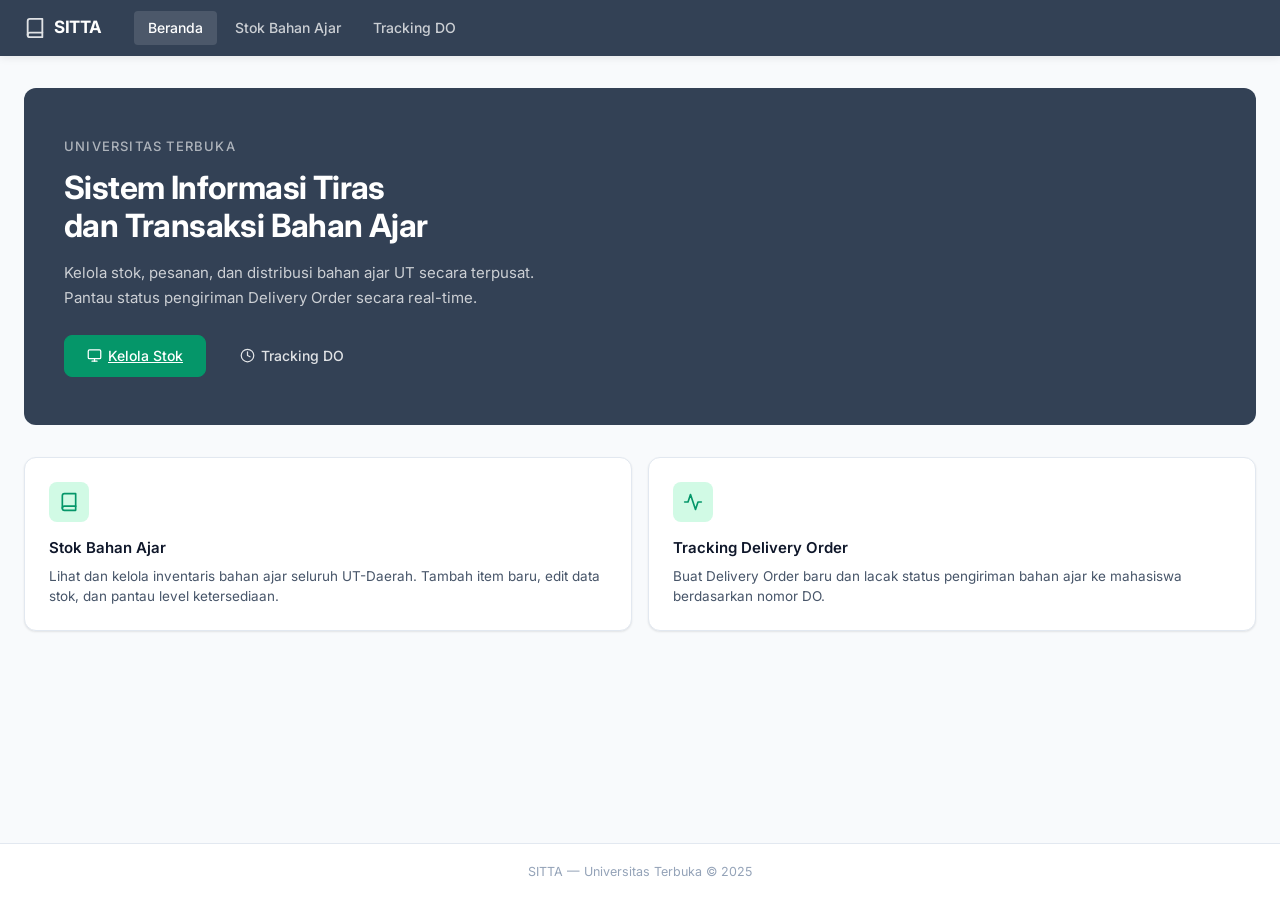
==== index.html @ 359d5e9e "baseline: SITTA sebelum implementasi Tugas Praktik 3" ====
<!DOCTYPE html>
<html lang="id">
<head>
  <meta charset="UTF-8" />
  <meta name="viewport" content="width=device-width, initial-scale=1.0" />
  <title>SITTA — Sistem Informasi Tiras dan Transaksi Bahan Ajar UT</title>
  <link rel="stylesheet" href="css/style.css" />
</head>
<body>
  <div class="page-wrap">

    <!-- Topbar -->
    <header class="topbar">
      <div class="topbar-inner">
        <a href="index.html" class="topbar-brand">
          <svg width="22" height="22" viewBox="0 0 24 24" fill="none" stroke="currentColor" stroke-width="2" stroke-linecap="round" stroke-linejoin="round">
            <path d="M4 19.5A2.5 2.5 0 0 1 6.5 17H20"/><path d="M6.5 2H20v20H6.5A2.5 2.5 0 0 1 4 19.5v-15A2.5 2.5 0 0 1 6.5 2z"/>
          </svg>
          SITTA
        </a>
        <nav>
          <ul class="topbar-nav">
            <li><a href="index.html" class="active">Beranda</a></li>
            <li><a href="stok.html">Stok Bahan Ajar</a></li>
            <li><a href="tracking.html">Tracking DO</a></li>
          </ul>
        </nav>
      </div>
    </header>

    <!-- Main -->
    <main class="main-content">

      <!-- Hero -->
      <section class="hero">
        <div class="hero-sub">Universitas Terbuka</div>
        <h1>Sistem Informasi Tiras<br>dan Transaksi Bahan Ajar</h1>
        <p>Kelola stok, pesanan, dan distribusi bahan ajar UT secara terpusat. Pantau status pengiriman Delivery Order secara real-time.</p>
        <div class="hero-actions">
          <a href="stok.html" class="btn btn-primary">
            <svg width="15" height="15" viewBox="0 0 24 24" fill="none" stroke="currentColor" stroke-width="2" stroke-linecap="round" stroke-linejoin="round"><rect x="2" y="3" width="20" height="14" rx="2"/><line x1="8" y1="21" x2="16" y2="21"/><line x1="12" y1="17" x2="12" y2="21"/></svg>
            Kelola Stok
          </a>
          <a href="tracking.html" class="btn-outline">
            <svg width="15" height="15" viewBox="0 0 24 24" fill="none" stroke="currentColor" stroke-width="2" stroke-linecap="round" stroke-linejoin="round"><circle cx="12" cy="12" r="10"/><polyline points="12 6 12 12 16 14"/></svg>
            Tracking DO
          </a>
        </div>
      </section>

      <!-- Nav Cards -->
      <div class="nav-cards">
        <a href="stok.html" class="nav-card">
          <div class="nav-card-icon">
            <svg width="20" height="20" viewBox="0 0 24 24" fill="none" stroke="currentColor" stroke-width="2" stroke-linecap="round" stroke-linejoin="round">
              <path d="M4 19.5A2.5 2.5 0 0 1 6.5 17H20"/><path d="M6.5 2H20v20H6.5A2.5 2.5 0 0 1 4 19.5v-15A2.5 2.5 0 0 1 6.5 2z"/>
            </svg>
          </div>
          <h3>Stok Bahan Ajar</h3>
          <p>Lihat dan kelola inventaris bahan ajar seluruh UT-Daerah. Tambah item baru, edit data stok, dan pantau level ketersediaan.</p>
        </a>

        <a href="tracking.html" class="nav-card">
          <div class="nav-card-icon">
            <svg width="20" height="20" viewBox="0 0 24 24" fill="none" stroke="currentColor" stroke-width="2" stroke-linecap="round" stroke-linejoin="round">
              <polyline points="22 12 18 12 15 21 9 3 6 12 2 12"/>
            </svg>
          </div>
          <h3>Tracking Delivery Order</h3>
          <p>Buat Delivery Order baru dan lacak status pengiriman bahan ajar ke mahasiswa berdasarkan nomor DO.</p>
        </a>
      </div>

    </main>

    <!-- Footer -->
    <footer class="site-footer">
      SITTA &mdash; Universitas Terbuka &copy; 2025
    </footer>

  </div>
</body>
</html>
---- css/style.css ----
/* SITTA — Global Stylesheet */
/* Flat Design, Professional, Clean */

@import url('https://fonts.googleapis.com/css2?family=Inter:wght@300;400;500;600;700&display=swap');

/* ── Design Tokens ─────────────────────────────────────── */
:root {
  --c-primary:     #334155;
  --c-secondary:   #475569;
  --c-accent:      #059669;
  --c-accent-lite: #D1FAE5;
  --c-bg:          #F8FAFC;
  --c-text:        #0F172A;
  --c-card:        #FFFFFF;
  --c-border:      #E2E8F0;
  --c-destructive: #DC2626;
  --c-warn:        #D97706;
  --c-warn-lite:   #FEF3C7;
  --c-ok:          #059669;
  --c-ok-lite:     #D1FAE5;
  --c-danger-lite: #FEE2E2;
  --c-muted:       #94A3B8;
  --c-surface:     #F1F5F9;

  --radius-sm:  4px;
  --radius-md:  8px;
  --radius-lg: 12px;

  --shadow-sm: 0 1px 2px rgba(0,0,0,.06), 0 1px 3px rgba(0,0,0,.04);
  --shadow-md: 0 2px 8px rgba(0,0,0,.08);

  --font: 'Inter', system-ui, -apple-system, sans-serif;
}

/* ── Reset ─────────────────────────────────────────────── */
*, *::before, *::after { box-sizing: border-box; margin: 0; padding: 0; }
html { font-size: 16px; scroll-behavior: smooth; }

body {
  font-family: var(--font);
  background: var(--c-bg);
  color: var(--c-text);
  line-height: 1.6;
  min-height: 100vh;
}

/* ── Layout ─────────────────────────────────────────────── */
.page-wrap { min-height: 100vh; display: flex; flex-direction: column; }

.topbar {
  background: var(--c-primary);
  color: #fff;
  position: sticky;
  top: 0;
  z-index: 100;
  box-shadow: var(--shadow-md);
}

.topbar-inner {
  max-width: 1280px;
  margin: 0 auto;
  padding: 0 24px;
  height: 56px;
  display: flex;
  align-items: center;
  gap: 32px;
}

.topbar-brand {
  font-size: 17px;
  font-weight: 700;
  letter-spacing: -.3px;
  color: #fff;
  text-decoration: none;
  display: flex;
  align-items: center;
  gap: 8px;
  flex-shrink: 0;
}

.topbar-brand svg { opacity: .85; }

.topbar-nav {
  display: flex;
  gap: 4px;
  list-style: none;
}

.topbar-nav a {
  display: block;
  padding: 6px 14px;
  border-radius: var(--radius-sm);
  color: rgba(255,255,255,.75);
  text-decoration: none;
  font-size: 14px;
  font-weight: 500;
  transition: background .15s, color .15s;
}

.topbar-nav a:hover,
.topbar-nav a.active {
  background: rgba(255,255,255,.12);
  color: #fff;
}

.main-content {
  max-width: 1280px;
  margin: 0 auto;
  padding: 32px 24px 64px;
  flex: 1;
  width: 100%;
}

/* ── Cards ──────────────────────────────────────────────── */
.card {
  background: var(--c-card);
  border: 1px solid var(--c-border);
  border-radius: var(--radius-lg);
  box-shadow: var(--shadow-sm);
}

.card-header {
  padding: 18px 24px;
  border-bottom: 1px solid var(--c-border);
  display: flex;
  align-items: center;
  justify-content: space-between;
  gap: 12px;
  flex-wrap: wrap;
}

.card-title {
  font-size: 15px;
  font-weight: 600;
  color: var(--c-text);
  display: flex;
  align-items: center;
  gap: 8px;
}

.card-body { padding: 24px; }
.card-footer {
  padding: 14px 24px;
  border-top: 1px solid var(--c-border);
  background: var(--c-surface);
  border-radius: 0 0 var(--radius-lg) var(--radius-lg);
}

/* ── Page Header ─────────────────────────────────────────── */
.page-header { margin-bottom: 24px; }
.page-header-row {
  justify-content: space-between;
  flex-wrap: wrap;
  gap: 12px;
}
.page-header h1 {
  font-size: 22px;
  font-weight: 700;
  letter-spacing: -.4px;
  color: var(--c-text);
  display: flex;
  align-items: center;
  gap: 10px;
}
.page-header p {
  font-size: 14px;
  color: var(--c-secondary);
  margin-top: 4px;
}

/* ── Buttons ─────────────────────────────────────────────── */
.btn {
  display: inline-flex;
  align-items: center;
  gap: 6px;
  padding: 7px 16px;
  border-radius: var(--radius-md);
  font-family: var(--font);
  font-size: 13.5px;
  font-weight: 500;
  cursor: pointer;
  border: 1px solid transparent;
  transition: background .15s, opacity .15s, box-shadow .15s;
  line-height: 1.4;
  white-space: nowrap;
}

.btn:focus-visible {
  outline: 2px solid var(--c-accent);
  outline-offset: 2px;
}

.btn-primary {
  background: var(--c-accent);
  color: #fff;
  border-color: var(--c-accent);
}
.btn-primary:hover { background: #047857; border-color: #047857; }

.btn-secondary {
  background: var(--c-card);
  color: var(--c-text);
  border-color: var(--c-border);
}
.btn-secondary:hover { background: var(--c-surface); }

.btn-danger {
  background: var(--c-destructive);
  color: #fff;
  border-color: var(--c-destructive);
}
.btn-danger:hover { background: #B91C1C; }

.btn-ghost {
  background: transparent;
  color: var(--c-secondary);
  border-color: transparent;
}
.btn-ghost:hover { background: var(--c-surface); color: var(--c-text); }

.btn-sm {
  padding: 4px 10px;
  font-size: 12.5px;
  border-radius: var(--radius-sm);
}

.btn-icon {
  padding: 6px;
  border-radius: var(--radius-sm);
  background: transparent;
  border: 1px solid var(--c-border);
  cursor: pointer;
  color: var(--c-secondary);
  display: inline-flex;
  align-items: center;
  justify-content: center;
  transition: background .15s, color .15s;
}
.btn-icon:hover { background: var(--c-surface); color: var(--c-text); }
.btn-icon:focus-visible { outline: 2px solid var(--c-accent); outline-offset: 2px; }

/* ── Forms ───────────────────────────────────────────────── */
.form-group {
  display: flex;
  flex-direction: column;
  gap: 5px;
}

label {
  font-size: 13px;
  font-weight: 500;
  color: var(--c-secondary);
}

.required-mark { color: var(--c-destructive); margin-left: 2px; }

input[type="text"],
input[type="number"],
input[type="date"],
select,
textarea {
  font-family: var(--font);
  font-size: 14px;
  color: var(--c-text);
  background: var(--c-card);
  border: 1px solid var(--c-border);
  border-radius: var(--radius-md);
  padding: 8px 12px;
  width: 100%;
  transition: border-color .15s, box-shadow .15s;
  line-height: 1.5;
}

input:focus, select:focus, textarea:focus {
  outline: none;
  border-color: var(--c-accent);
  box-shadow: 0 0 0 3px rgba(5,150,105,.12);
}

input.is-error, select.is-error, textarea.is-error {
  border-color: var(--c-destructive);
  box-shadow: 0 0 0 3px rgba(220,38,38,.10);
}

.error-msg {
  font-size: 12px;
  color: var(--c-destructive);
  display: flex;
  align-items: center;
  gap: 4px;
}

textarea { resize: vertical; min-height: 72px; }

.form-grid {
  display: grid;
  grid-template-columns: 1fr 1fr;
  gap: 16px;
}

.form-grid .span-2 { grid-column: span 2; }

/* ── Search bar ─────────────────────────────────────────── */
.search-wrap {
  position: relative;
  flex: 1;
  min-width: 200px;
  max-width: 340px;
}
.search-wrap svg {
  position: absolute;
  left: 10px;
  top: 50%;
  transform: translateY(-50%);
  color: var(--c-muted);
  pointer-events: none;
}
.search-wrap input {
  padding-left: 34px;
}

/* ── Filter bar ─────────────────────────────────────────── */
.filter-bar {
  background: var(--c-surface);
  border: 1px solid var(--c-border);
  border-radius: var(--radius-lg);
  padding: 16px 20px;
  margin-bottom: 20px;
  display: flex;
  flex-wrap: wrap;
  gap: 12px;
  align-items: flex-end;
}

.filter-bar .form-group { min-width: 160px; flex: 1; }
.filter-bar label { font-size: 12px; }

.filter-checks {
  display: flex;
  gap: 16px;
  align-items: center;
  flex-wrap: wrap;
  padding-top: 2px;
}

.check-item {
  display: flex;
  align-items: center;
  gap: 6px;
  cursor: pointer;
  font-size: 13px;
  color: var(--c-secondary);
  user-select: none;
}
.check-item input[type="checkbox"] {
  width: 15px;
  height: 15px;
  flex-shrink: 0;
  accent-color: var(--c-accent);
  cursor: pointer;
}

/* Grup filter checkbox dengan label di atas */
.filter-checks-group {
  flex: 0;
  min-width: auto;
}
.filter-checks-label {
  font-size: 12px;
  font-weight: 500;
  color: var(--c-secondary);
}

/* ── Table ────────────────────────────────────────────────── */
.table-wrap {
  overflow-x: auto;
  border-radius: var(--radius-lg);
  border: 1px solid var(--c-border);
}

table {
  width: 100%;
  border-collapse: collapse;
  font-size: 13.5px;
}

thead tr {
  background: var(--c-surface);
}

th {
  padding: 11px 14px;
  text-align: left;
  font-size: 12px;
  font-weight: 600;
  color: var(--c-secondary);
  letter-spacing: .3px;
  border-bottom: 1px solid var(--c-border);
  white-space: nowrap;
}

th.sortable {
  cursor: pointer;
  user-select: none;
}
th.sortable:hover { color: var(--c-text); }
th.sort-active { color: var(--c-accent); }

td {
  padding: 11px 14px;
  border-bottom: 1px solid var(--c-border);
  vertical-align: middle;
  color: var(--c-text);
}

tr:last-child td { border-bottom: none; }

tbody tr { transition: background .1s; }
tbody tr:hover { background: var(--c-surface); }

.td-mono {
  font-size: 12px;
  font-family: 'SF Mono', 'Fira Code', monospace;
  color: var(--c-secondary);
}

/* ── Status Badges ───────────────────────────────────────── */
.badge {
  display: inline-flex;
  align-items: center;
  gap: 5px;
  padding: 3px 9px;
  border-radius: 99px;
  font-size: 12px;
  font-weight: 500;
  white-space: nowrap;
}

.badge-ok {
  background: var(--c-ok-lite);
  color: #065F46;
}

.badge-warn {
  background: var(--c-warn-lite);
  color: #92400E;
}

.badge-danger {
  background: var(--c-danger-lite);
  color: #991B1B;
}

/* Status netral (Menunggu Pickup, dsb.) */
.badge-muted {
  background: var(--c-surface);
  color: var(--c-secondary);
  border: 1px solid var(--c-border);
}

/* ── Alert / Toast ────────────────────────────────────────── */
.toast-container {
  position: fixed;
  bottom: 24px;
  right: 24px;
  z-index: 9999;
  display: flex;
  flex-direction: column;
  gap: 10px;
  pointer-events: none;
}

.toast {
  background: var(--c-primary);
  color: #fff;
  padding: 12px 18px;
  border-radius: var(--radius-md);
  font-size: 13.5px;
  box-shadow: var(--shadow-md);
  display: flex;
  align-items: center;
  gap: 8px;
  pointer-events: auto;
  animation: slideUp .2s ease;
  max-width: 340px;
}

.toast-success { background: var(--c-accent); }
.toast-error   { background: var(--c-destructive); }
.toast-warn    { background: var(--c-warn); }

@keyframes slideUp {
  from { opacity: 0; transform: translateY(12px); }
  to   { opacity: 1; transform: translateY(0); }
}

/* ── Modal ────────────────────────────────────────────────── */
.modal-overlay {
  position: fixed;
  inset: 0;
  background: rgba(15,23,42,.45);
  z-index: 200;
  display: flex;
  align-items: center;
  justify-content: center;
  padding: 20px;
  animation: fadeIn .15s ease;
}

@keyframes fadeIn {
  from { opacity: 0; }
  to   { opacity: 1; }
}

.modal {
  background: var(--c-card);
  border-radius: var(--radius-lg);
  width: 100%;
  max-width: 560px;
  box-shadow: 0 20px 40px rgba(0,0,0,.15);
  display: flex;
  flex-direction: column;
  max-height: 90vh;
  overflow: hidden;
}

.modal-header {
  padding: 20px 24px 16px;
  border-bottom: 1px solid var(--c-border);
  display: flex;
  align-items: center;
  justify-content: space-between;
}

.modal-title {
  font-size: 16px;
  font-weight: 600;
  color: var(--c-text);
}

.modal-body {
  padding: 24px;
  overflow-y: auto;
  display: flex;
  flex-direction: column;
  gap: 16px;
}

.modal-footer {
  padding: 16px 24px;
  border-top: 1px solid var(--c-border);
  display: flex;
  gap: 10px;
  justify-content: flex-end;
}

/* ── Tracking Timeline ───────────────────────────────────── */
.timeline {
  list-style: none;
  position: relative;
  padding-left: 24px;
}

.timeline::before {
  content: '';
  position: absolute;
  left: 7px;
  top: 4px;
  bottom: 4px;
  width: 2px;
  background: var(--c-border);
}

.timeline-item {
  position: relative;
  padding-bottom: 20px;
}

.timeline-item:last-child { padding-bottom: 0; }

.timeline-dot {
  position: absolute;
  left: -20px;
  top: 4px;
  width: 14px;
  height: 14px;
  border-radius: 50%;
  background: var(--c-card);
  border: 2px solid var(--c-border);
}

.timeline-item:last-child .timeline-dot {
  background: var(--c-accent);
  border-color: var(--c-accent);
}

.timeline-time {
  font-size: 11.5px;
  color: var(--c-muted);
  font-family: 'SF Mono', monospace;
  margin-bottom: 2px;
}

.timeline-desc {
  font-size: 13.5px;
  color: var(--c-text);
}

/* ── DO Card ─────────────────────────────────────────────── */
.do-card {
  border: 1px solid var(--c-border);
  border-radius: var(--radius-lg);
  background: var(--c-card);
  padding: 20px;
  margin-bottom: 16px;
}

.do-card-header {
  display: flex;
  align-items: flex-start;
  justify-content: space-between;
  margin-bottom: 12px;
  gap: 12px;
}

.do-card-meta {
  display: grid;
  grid-template-columns: auto 1fr;
  gap: 4px 16px;
  font-size: 13.5px;
}

.do-meta-label {
  color: var(--c-muted);
  font-size: 12px;
  font-weight: 500;
}

/* ── Empty State ─────────────────────────────────────────── */
.empty-state {
  text-align: center;
  padding: 60px 24px;
  color: var(--c-muted);
}
.empty-state svg { margin-bottom: 12px; opacity: .5; }
.empty-state p { font-size: 14px; }

/* ── Inline Detail Box ────────────────────────────────────── */
.detail-box {
  background: var(--c-surface);
  border: 1px solid var(--c-border);
  border-radius: var(--radius-md);
  padding: 12px 16px;
  font-size: 13px;
}

.detail-box-title {
  font-size: 11.5px;
  font-weight: 600;
  color: var(--c-secondary);
  margin-bottom: 8px;
  letter-spacing: .3px;
}

.detail-list {
  list-style: none;
  display: flex;
  flex-direction: column;
  gap: 4px;
}

.detail-list li {
  display: flex;
  align-items: center;
  gap: 6px;
  color: var(--c-text);
  font-size: 13px;
}

/* ── Index Hero ──────────────────────────────────────────── */
.hero {
  background: var(--c-primary);
  border-radius: var(--radius-lg);
  padding: 48px 40px;
  color: #fff;
  margin-bottom: 32px;
  position: relative;
  overflow: hidden;
}

.hero-sub {
  font-size: 13px;
  font-weight: 500;
  letter-spacing: 1.2px;
  opacity: .6;
  text-transform: uppercase;
  margin-bottom: 12px;
}

.hero h1 {
  font-size: 32px;
  font-weight: 700;
  letter-spacing: -.6px;
  line-height: 1.2;
  margin-bottom: 14px;
}

.hero p {
  font-size: 15px;
  opacity: .75;
  max-width: 480px;
  line-height: 1.7;
}

.hero-actions {
  margin-top: 24px;
  display: flex;
  gap: 12px;
  flex-wrap: wrap;
}

.hero-actions .btn-primary {
  background: var(--c-accent);
  border-color: var(--c-accent);
  color: #fff;
  font-size: 14px;
  padding: 10px 22px;
}

.hero-actions .btn-outline {
  background: transparent;
  border-color: rgba(255,255,255,.35);
  color: rgba(255,255,255,.85);
  font-size: 14px;
  padding: 10px 22px;
  border-radius: var(--radius-md);
  display: inline-flex;
  align-items: center;
  gap: 6px;
  font-family: var(--font);
  font-weight: 500;
  cursor: pointer;
  transition: background .15s;
  text-decoration: none;
}
.hero-actions .btn-outline:hover { background: rgba(255,255,255,.1); }

.nav-cards {
  display: grid;
  grid-template-columns: 1fr 1fr;
  gap: 16px;
}

.nav-card {
  display: block;
  text-decoration: none;
  border: 1px solid var(--c-border);
  border-radius: var(--radius-lg);
  background: var(--c-card);
  padding: 24px;
  transition: border-color .15s, box-shadow .15s;
  box-shadow: var(--shadow-sm);
}

.nav-card:hover {
  border-color: var(--c-accent);
  box-shadow: 0 0 0 3px rgba(5,150,105,.08), var(--shadow-md);
}

.nav-card-icon {
  width: 40px;
  height: 40px;
  background: var(--c-accent-lite);
  border-radius: var(--radius-md);
  display: flex;
  align-items: center;
  justify-content: center;
  margin-bottom: 14px;
  color: var(--c-accent);
}

.nav-card h3 {
  font-size: 15px;
  font-weight: 600;
  color: var(--c-text);
  margin-bottom: 6px;
}

.nav-card p {
  font-size: 13.5px;
  color: var(--c-secondary);
  line-height: 1.5;
}

/* ── Stats Row ────────────────────────────────────────────── */
.stats-row {
  display: grid;
  grid-template-columns: repeat(auto-fit, minmax(160px, 1fr));
  gap: 14px;
  margin-bottom: 24px;
}

.stat-card {
  background: var(--c-card);
  border: 1px solid var(--c-border);
  border-radius: var(--radius-lg);
  padding: 18px 20px;
  box-shadow: var(--shadow-sm);
}

.stat-label {
  font-size: 12px;
  font-weight: 500;
  color: var(--c-muted);
  letter-spacing: .3px;
  margin-bottom: 6px;
}

.stat-value {
  font-size: 26px;
  font-weight: 700;
  letter-spacing: -.8px;
  color: var(--c-text);
}

.stat-value.ok     { color: var(--c-ok); }
.stat-value.warn   { color: var(--c-warn); }
.stat-value.danger { color: var(--c-destructive); }

/* ── Divider ─────────────────────────────────────────────── */
.divider {
  border: none;
  border-top: 1px solid var(--c-border);
  margin: 20px 0;
}

/* ── Helpers ─────────────────────────────────────────────── */
.text-muted    { color: var(--c-muted); }
.text-sm       { font-size: 13px; }
.fw-medium     { font-weight: 500; }
.fw-semibold   { font-weight: 600; }
.d-flex        { display: flex; }
.align-center  { align-items: center; }
.gap-8         { gap: 8px; }
.gap-12        { gap: 12px; }
.gap-16        { gap: 16px; }
.mb-8          { margin-bottom: 8px; }
.mb-16         { margin-bottom: 16px; }
.mb-24         { margin-bottom: 24px; }
.mt-4          { margin-top: 4px; }
.mt-8          { margin-top: 8px; }
.w-full        { width: 100%; }

/* ── Footer ─────────────────────────────────────────────── */
.site-footer {
  background: var(--c-card);
  border-top: 1px solid var(--c-border);
  padding: 18px 24px;
  text-align: center;
  font-size: 12.5px;
  color: var(--c-muted);
}

/* ── Responsive ──────────────────────────────────────────── */
@media (max-width: 768px) {
  .topbar-inner { padding: 0 16px; gap: 16px; }
  .main-content { padding: 20px 16px 48px; }
  .form-grid    { grid-template-columns: 1fr; }
  .form-grid .span-2 { grid-column: span 1; }
  .nav-cards    { grid-template-columns: 1fr; }
  .hero         { padding: 32px 24px; }
  .hero h1      { font-size: 24px; }
  .filter-bar   { padding: 12px 14px; }
}

/* Layout Tracking DO: 2 kolom di layar lebar, 1 kolom di layar sempit */
.tracking-layout {
  display: grid;
  grid-template-columns: 1fr 380px;
  gap: 24px;
  align-items: start;
}

@media (max-width: 960px) {
  .tracking-layout {
    grid-template-columns: 1fr;
  }
}

@media (prefers-reduced-motion: reduce) {
  *, *::before, *::after { animation-duration: .01ms !important; transition-duration: .01ms !important; }
}
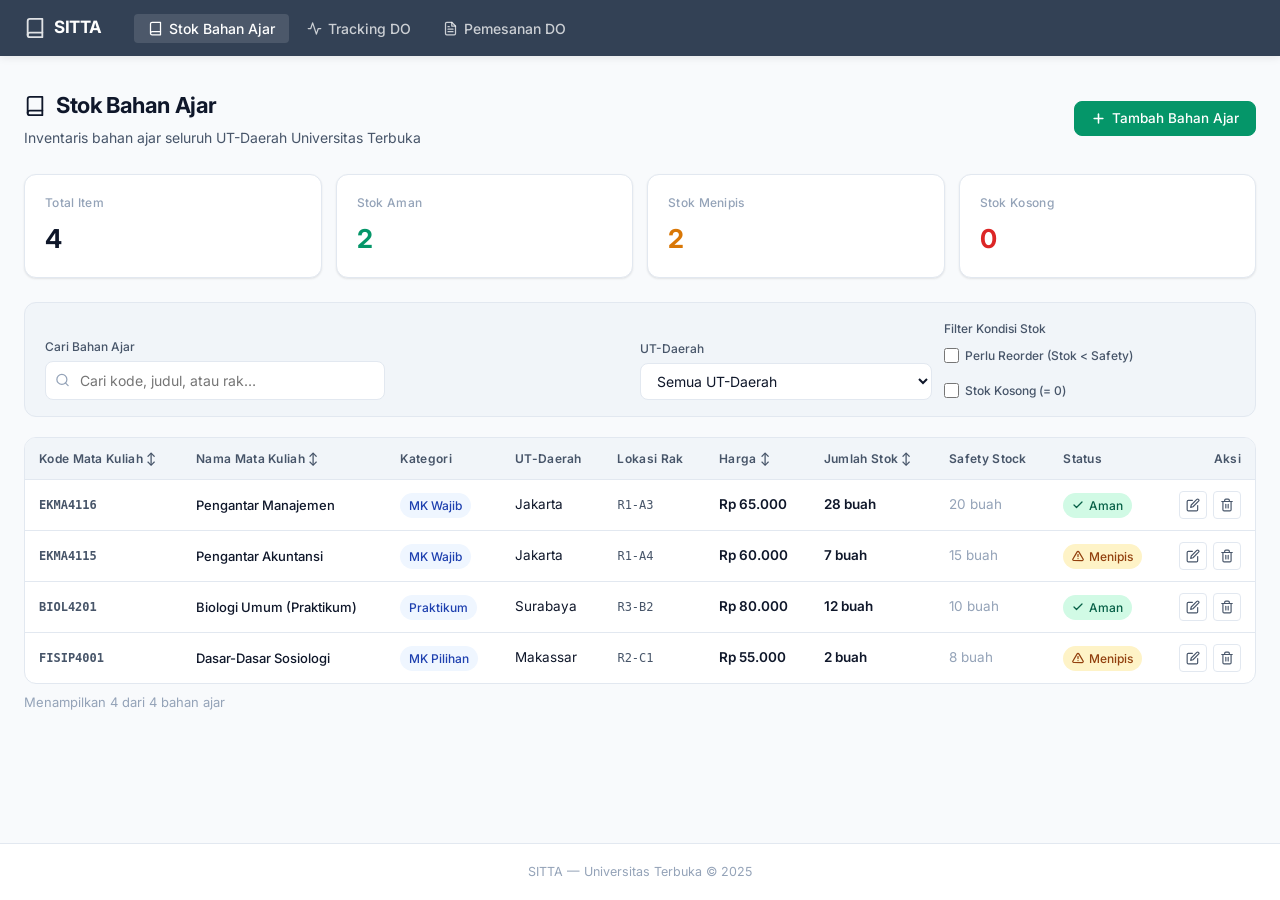
==== commit 991d64ea: "feat: implement SITTA Vue 2 SPA for Tugas Praktik 3" ====
--- a/index.html
+++ b/index.html
@@ -4,74 +4,157 @@
   <meta charset="UTF-8" />
   <meta name="viewport" content="width=device-width, initial-scale=1.0" />
   <title>SITTA — Sistem Informasi Tiras dan Transaksi Bahan Ajar UT</title>
-  <link rel="stylesheet" href="css/style.css" />
+  <link rel="stylesheet" href="assets/css/style.css" />
 </head>
 <body>
-  <div class="page-wrap">
+  <!-- Root Vue Single Page Application Container -->
+  <div id="app" class="page-wrap">
 
-    <!-- Topbar -->
+    <!-- Topbar & Navigasi Tab -->
     <header class="topbar">
       <div class="topbar-inner">
-        <a href="index.html" class="topbar-brand">
+        <a href="#" class="topbar-brand" @click.prevent="switchTab('stok')">
           <svg width="22" height="22" viewBox="0 0 24 24" fill="none" stroke="currentColor" stroke-width="2" stroke-linecap="round" stroke-linejoin="round">
             <path d="M4 19.5A2.5 2.5 0 0 1 6.5 17H20"/><path d="M6.5 2H20v20H6.5A2.5 2.5 0 0 1 4 19.5v-15A2.5 2.5 0 0 1 6.5 2z"/>
           </svg>
-          SITTA
+          <span>SITTA</span>
         </a>
+
+        <!-- Navigasi Tiga Tab SPA -->
         <nav>
           <ul class="topbar-nav">
-            <li><a href="index.html" class="active">Beranda</a></li>
-            <li><a href="stok.html">Stok Bahan Ajar</a></li>
-            <li><a href="tracking.html">Tracking DO</a></li>
+            <li>
+              <button
+                type="button"
+                :class="{ active: currentTab === 'stok' }"
+                @click="switchTab('stok')"
+                title="Kelola stok dan inventaris bahan ajar"
+              >
+                <svg width="15" height="15" viewBox="0 0 24 24" fill="none" stroke="currentColor" stroke-width="2" stroke-linecap="round" stroke-linejoin="round">
+                  <path d="M4 19.5A2.5 2.5 0 0 1 6.5 17H20"/><path d="M6.5 2H20v20H6.5A2.5 2.5 0 0 1 4 19.5v-15A2.5 2.5 0 0 1 6.5 2z"/>
+                </svg>
+                <span>Stok Bahan Ajar</span>
+              </button>
+            </li>
+            <li>
+              <button
+                type="button"
+                :class="{ active: currentTab === 'tracking' }"
+                @click="switchTab('tracking')"
+                title="Pelacakan pengiriman Delivery Order"
+              >
+                <svg width="15" height="15" viewBox="0 0 24 24" fill="none" stroke="currentColor" stroke-width="2" stroke-linecap="round" stroke-linejoin="round">
+                  <polyline points="22 12 18 12 15 21 9 3 6 12 2 12"/>
+                </svg>
+                <span>Tracking DO</span>
+              </button>
+            </li>
+            <li>
+              <button
+                type="button"
+                :class="{ active: currentTab === 'order' }"
+                @click="switchTab('order')"
+                title="Formulir pemesanan paket bahan ajar baru"
+              >
+                <svg width="15" height="15" viewBox="0 0 24 24" fill="none" stroke="currentColor" stroke-width="2" stroke-linecap="round" stroke-linejoin="round">
+                  <path d="M14 2H6a2 2 0 0 0-2 2v16a2 2 0 0 0 2 2h12a2 2 0 0 0 2-2V8z"/>
+                  <polyline points="14 2 14 8 20 8"/>
+                  <line x1="16" y1="13" x2="8" y2="13"/>
+                  <line x1="16" y1="17" x2="8" y2="17"/>
+                  <polyline points="10 9 9 9 8 9"/>
+                </svg>
+                <span>Pemesanan DO</span>
+              </button>
+            </li>
           </ul>
         </nav>
       </div>
     </header>
 
-    <!-- Main -->
+    <!-- Konten Utama Aplikasi (SPA Views) -->
     <main class="main-content">
 
-      <!-- Hero -->
-      <section class="hero">
-        <div class="hero-sub">Universitas Terbuka</div>
-        <h1>Sistem Informasi Tiras<br>dan Transaksi Bahan Ajar</h1>
-        <p>Kelola stok, pesanan, dan distribusi bahan ajar UT secara terpusat. Pantau status pengiriman Delivery Order secara real-time.</p>
-        <div class="hero-actions">
-          <a href="stok.html" class="btn btn-primary">
-            <svg width="15" height="15" viewBox="0 0 24 24" fill="none" stroke="currentColor" stroke-width="2" stroke-linecap="round" stroke-linejoin="round"><rect x="2" y="3" width="20" height="14" rx="2"/><line x1="8" y1="21" x2="16" y2="21"/><line x1="12" y1="17" x2="12" y2="21"/></svg>
-            Kelola Stok
-          </a>
-          <a href="tracking.html" class="btn-outline">
-            <svg width="15" height="15" viewBox="0 0 24 24" fill="none" stroke="currentColor" stroke-width="2" stroke-linecap="round" stroke-linejoin="round"><circle cx="12" cy="12" r="10"/><polyline points="12 6 12 12 16 14"/></svg>
-            Tracking DO
-          </a>
+      <!-- Loading State -->
+      <div class="card mb-24" v-if="isLoading" style="padding: 48px 24px; text-align: center;">
+        <div class="empty-state">
+          <div class="spinner mb-16"></div>
+          <p style="font-weight: 600; color: var(--c-text); font-size: 15px;">Memuat Data SITTA…</p>
+          <p style="font-size: 13px; color: var(--c-muted); margin-top: 4px;">Mengambil inventaris bahan ajar dan data Delivery Order dari server</p>
         </div>
-      </section>
+      </div>
 
-      <!-- Nav Cards -->
-      <div class="nav-cards">
-        <a href="stok.html" class="nav-card">
-          <div class="nav-card-icon">
-            <svg width="20" height="20" viewBox="0 0 24 24" fill="none" stroke="currentColor" stroke-width="2" stroke-linecap="round" stroke-linejoin="round">
-              <path d="M4 19.5A2.5 2.5 0 0 1 6.5 17H20"/><path d="M6.5 2H20v20H6.5A2.5 2.5 0 0 1 4 19.5v-15A2.5 2.5 0 0 1 6.5 2z"/>
+      <!-- Error State -->
+      <div class="card mb-24" v-else-if="errorMessage" style="padding: 32px 24px; text-align: center;">
+        <div class="empty-state">
+          <div class="empty-state-icon" style="background: var(--c-danger-lite); color: var(--c-destructive); margin: 0 auto 12px;">
+            <svg width="28" height="28" viewBox="0 0 24 24" fill="none" stroke="currentColor" stroke-width="2" stroke-linecap="round" stroke-linejoin="round">
+              <circle cx="12" cy="12" r="10"/><line x1="12" y1="8" x2="12" y2="12"/><line x1="12" y1="16" x2="12.01" y2="16"/>
             </svg>
           </div>
-          <h3>Stok Bahan Ajar</h3>
-          <p>Lihat dan kelola inventaris bahan ajar seluruh UT-Daerah. Tambah item baru, edit data stok, dan pantau level ketersediaan.</p>
-        </a>
+          <p style="font-weight: 600; color: var(--c-destructive); margin-bottom: 6px; font-size: 15px;">Gagal Memuat Data</p>
+          <p style="font-size: 13.5px; color: var(--c-text); max-width: 480px; margin: 0 auto 16px;" v-text="errorMessage"></p>
+          <button type="button" class="btn btn-primary btn-sm" @click="loadInitialData">Coba Lagi</button>
+        </div>
+      </div>
 
-        <a href="tracking.html" class="nav-card">
-          <div class="nav-card-icon">
-            <svg width="20" height="20" viewBox="0 0 24 24" fill="none" stroke="currentColor" stroke-width="2" stroke-linecap="round" stroke-linejoin="round">
-              <polyline points="22 12 18 12 15 21 9 3 6 12 2 12"/>
-            </svg>
-          </div>
-          <h3>Tracking Delivery Order</h3>
-          <p>Buat Delivery Order baru dan lacak status pengiriman bahan ajar ke mahasiswa berdasarkan nomor DO.</p>
-        </a>
+      <!-- Kontainer Komponen Tab (v-show mempertahankan state internal komponen saat berpindah tab) -->
+      <div v-else>
+
+        <!-- Tab 1: Stok Bahan Ajar -->
+        <section v-show="currentTab === 'stok'">
+          <ba-stock-table
+            :items="stokList"
+            :upbjj-list="upbjjList"
+            :kategori-list="kategoriList"
+            @update-stock="handleStockUpdate"
+            @toast="showToast"
+          ></ba-stock-table>
+        </section>
+
+        <!-- Tab 2: Tracking Delivery Order -->
+        <section v-show="currentTab === 'tracking'">
+          <do-tracking
+            :tracking="tracking"
+            :paket-list="paketList"
+            :stok-list="stokList"
+            @add-progress="handleAddProgress"
+            @toast="showToast"
+          ></do-tracking>
+        </section>
+
+        <!-- Tab 3: Pemesanan Delivery Order -->
+        <section v-show="currentTab === 'order'">
+          <order-form
+            :paket="paketList"
+            :ekspedisi="pengirimanList"
+            :tracking="tracking"
+            :stok-list="stokList"
+            @created="handleOrderCreated"
+            @toast="showToast"
+          ></order-form>
+        </section>
+
       </div>
 
     </main>
+
+    <!-- Global Toast Notification Container -->
+    <div class="toast-container" v-if="toasts && toasts.length > 0">
+      <div
+        v-for="t in toasts"
+        :key="t.id"
+        :class="['toast', 'toast-' + (t.type || 'info')]"
+      >
+        <span v-text="t.message"></span>
+        <button
+          type="button"
+          style="background: transparent; border: none; color: inherit; cursor: pointer; padding: 0 4px; font-size: 16px; margin-left: auto; line-height: 1;"
+          @click="removeToast(t.id)"
+          title="Tutup notifikasi"
+          aria-label="Tutup notifikasi"
+        >&times;</button>
+      </div>
+    </div>
 
     <!-- Footer -->
     <footer class="site-footer">
@@ -79,5 +162,10 @@
     </footer>
 
   </div>
+
+  <!-- Scripts (Dieksekusi secara berurutan setelah struktur DOM #app tersedia) -->
+  <script src="js/vue.js"></script>
+  <script src="js/services/api.js"></script>
+  <script src="js/app.js"></script>
 </body>
 </html>
--- a/assets/css/style.css
+++ b/assets/css/style.css
@@ -0,0 +1,903 @@
+/* SITTA — Global Stylesheet */
+/* Flat Design, Professional, Clean */
+
+@import url('https://fonts.googleapis.com/css2?family=Inter:wght@300;400;500;600;700&display=swap');
+
+/* ── Design Tokens ─────────────────────────────────────── */
+:root {
+  --c-primary:     #334155;
+  --c-secondary:   #475569;
+  --c-accent:      #059669;
+  --c-accent-lite: #D1FAE5;
+  --c-bg:          #F8FAFC;
+  --c-text:        #0F172A;
+  --c-card:        #FFFFFF;
+  --c-border:      #E2E8F0;
+  --c-destructive: #DC2626;
+  --c-warn:        #D97706;
+  --c-warn-lite:   #FEF3C7;
+  --c-ok:          #059669;
+  --c-ok-lite:     #D1FAE5;
+  --c-danger-lite: #FEE2E2;
+  --c-muted:       #94A3B8;
+  --c-surface:     #F1F5F9;
+
+  --radius-sm:  4px;
+  --radius-md:  8px;
+  --radius-lg: 12px;
+
+  --shadow-sm: 0 1px 2px rgba(0,0,0,.06), 0 1px 3px rgba(0,0,0,.04);
+  --shadow-md: 0 2px 8px rgba(0,0,0,.08);
+
+  --font: 'Inter', system-ui, -apple-system, sans-serif;
+}
+
+/* ── Reset ─────────────────────────────────────────────── */
+*, *::before, *::after { box-sizing: border-box; margin: 0; padding: 0; }
+html { font-size: 16px; scroll-behavior: smooth; }
+
+body {
+  font-family: var(--font);
+  background: var(--c-bg);
+  color: var(--c-text);
+  line-height: 1.6;
+  min-height: 100vh;
+}
+
+/* ── Layout ─────────────────────────────────────────────── */
+.page-wrap { min-height: 100vh; display: flex; flex-direction: column; }
+
+.topbar {
+  background: var(--c-primary);
+  color: #fff;
+  position: sticky;
+  top: 0;
+  z-index: 100;
+  box-shadow: var(--shadow-md);
+}
+
+.topbar-inner {
+  max-width: 1280px;
+  margin: 0 auto;
+  padding: 0 24px;
+  height: 56px;
+  display: flex;
+  align-items: center;
+  gap: 32px;
+}
+
+.topbar-brand {
+  font-size: 17px;
+  font-weight: 700;
+  letter-spacing: -.3px;
+  color: #fff;
+  text-decoration: none;
+  display: flex;
+  align-items: center;
+  gap: 8px;
+  flex-shrink: 0;
+  cursor: pointer;
+}
+
+.topbar-brand svg { opacity: .85; }
+
+.topbar-nav {
+  display: flex;
+  gap: 4px;
+  list-style: none;
+}
+
+.topbar-nav button,
+.topbar-nav a {
+  display: flex;
+  align-items: center;
+  gap: 6px;
+  padding: 6px 14px;
+  border-radius: var(--radius-sm);
+  color: rgba(255,255,255,.75);
+  text-decoration: none;
+  font-size: 14px;
+  font-weight: 500;
+  border: none;
+  background: transparent;
+  font-family: var(--font);
+  cursor: pointer;
+  transition: background .15s, color .15s;
+}
+
+.topbar-nav button:hover,
+.topbar-nav a:hover,
+.topbar-nav button.active,
+.topbar-nav a.active {
+  background: rgba(255,255,255,.12);
+  color: #fff;
+}
+
+.main-content {
+  max-width: 1280px;
+  margin: 0 auto;
+  padding: 32px 24px 64px;
+  flex: 1;
+  width: 100%;
+}
+
+/* ── Cards ──────────────────────────────────────────────── */
+.card {
+  background: var(--c-card);
+  border: 1px solid var(--c-border);
+  border-radius: var(--radius-lg);
+  box-shadow: var(--shadow-sm);
+}
+
+.card-header {
+  padding: 18px 24px;
+  border-bottom: 1px solid var(--c-border);
+  display: flex;
+  align-items: center;
+  justify-content: space-between;
+  gap: 12px;
+  flex-wrap: wrap;
+}
+
+.card-title {
+  font-size: 15px;
+  font-weight: 600;
+  color: var(--c-text);
+  display: flex;
+  align-items: center;
+  gap: 8px;
+}
+
+.card-body { padding: 24px; }
+.card-footer {
+  padding: 14px 24px;
+  border-top: 1px solid var(--c-border);
+  background: var(--c-surface);
+  border-radius: 0 0 var(--radius-lg) var(--radius-lg);
+}
+
+/* ── Page Header ─────────────────────────────────────────── */
+.page-header { margin-bottom: 24px; }
+.page-header-row {
+  justify-content: space-between;
+  flex-wrap: wrap;
+  gap: 12px;
+}
+.page-header h1 {
+  font-size: 22px;
+  font-weight: 700;
+  letter-spacing: -.4px;
+  color: var(--c-text);
+  display: flex;
+  align-items: center;
+  gap: 10px;
+}
+.page-header p {
+  font-size: 14px;
+  color: var(--c-secondary);
+  margin-top: 4px;
+}
+
+/* ── Buttons ─────────────────────────────────────────────── */
+.btn {
+  display: inline-flex;
+  align-items: center;
+  gap: 6px;
+  padding: 7px 16px;
+  border-radius: var(--radius-md);
+  font-family: var(--font);
+  font-size: 13.5px;
+  font-weight: 500;
+  cursor: pointer;
+  border: 1px solid transparent;
+  transition: background .15s, opacity .15s, box-shadow .15s;
+  line-height: 1.4;
+  white-space: nowrap;
+}
+
+.btn:focus-visible {
+  outline: 2px solid var(--c-accent);
+  outline-offset: 2px;
+}
+
+.btn-primary {
+  background: var(--c-accent);
+  color: #fff;
+  border-color: var(--c-accent);
+}
+.btn-primary:hover { background: #047857; border-color: #047857; }
+
+.btn-secondary {
+  background: var(--c-card);
+  color: var(--c-text);
+  border-color: var(--c-border);
+}
+.btn-secondary:hover { background: var(--c-surface); }
+
+.btn-danger {
+  background: var(--c-destructive);
+  color: #fff;
+  border-color: var(--c-destructive);
+}
+.btn-danger:hover { background: #B91C1C; }
+
+.btn-ghost {
+  background: transparent;
+  color: var(--c-secondary);
+  border-color: transparent;
+}
+.btn-ghost:hover { background: var(--c-surface); color: var(--c-text); }
+
+.btn-sm {
+  padding: 4px 10px;
+  font-size: 12.5px;
+  border-radius: var(--radius-sm);
+}
+
+.btn-icon {
+  padding: 6px;
+  border-radius: var(--radius-sm);
+  background: transparent;
+  border: 1px solid var(--c-border);
+  cursor: pointer;
+  color: var(--c-secondary);
+  display: inline-flex;
+  align-items: center;
+  justify-content: center;
+  transition: background .15s, color .15s;
+}
+.btn-icon:hover { background: var(--c-surface); color: var(--c-text); }
+.btn-icon:focus-visible { outline: 2px solid var(--c-accent); outline-offset: 2px; }
+
+.btn-icon-danger:hover {
+  background: var(--c-danger-lite);
+  color: var(--c-destructive);
+  border-color: var(--c-destructive);
+}
+
+/* ── Forms ───────────────────────────────────────────────── */
+.form-group {
+  display: flex;
+  flex-direction: column;
+  gap: 5px;
+}
+
+label {
+  font-size: 13px;
+  font-weight: 500;
+  color: var(--c-secondary);
+}
+
+.required-mark { color: var(--c-destructive); margin-left: 2px; }
+
+input[type="text"],
+input[type="number"],
+input[type="date"],
+select,
+textarea {
+  font-family: var(--font);
+  font-size: 14px;
+  color: var(--c-text);
+  background: var(--c-card);
+  border: 1px solid var(--c-border);
+  border-radius: var(--radius-md);
+  padding: 8px 12px;
+  width: 100%;
+  transition: border-color .15s, box-shadow .15s;
+  line-height: 1.5;
+}
+
+input:focus, select:focus, textarea:focus {
+  outline: none;
+  border-color: var(--c-accent);
+  box-shadow: 0 0 0 3px rgba(5,150,105,.12);
+}
+
+input.is-error, select.is-error, textarea.is-error {
+  border-color: var(--c-destructive);
+  box-shadow: 0 0 0 3px rgba(220,38,38,.10);
+}
+
+.error-msg {
+  font-size: 12px;
+  color: var(--c-destructive);
+  display: flex;
+  align-items: center;
+  gap: 4px;
+}
+
+textarea { resize: vertical; min-height: 72px; }
+
+.form-grid {
+  display: grid;
+  grid-template-columns: 1fr 1fr;
+  gap: 16px;
+}
+.form-grid .span-2 { grid-column: span 2; }
+
+/* ── Search bar ─────────────────────────────────────────── */
+.search-wrap {
+  position: relative;
+  flex: 1;
+  min-width: 200px;
+  max-width: 340px;
+}
+.search-wrap svg {
+  position: absolute;
+  left: 10px;
+  top: 50%;
+  transform: translateY(-50%);
+  color: var(--c-muted);
+  pointer-events: none;
+}
+.search-wrap input {
+  padding-left: 34px;
+}
+
+/* ── Filter bar ─────────────────────────────────────────── */
+.filter-bar {
+  background: var(--c-surface);
+  border: 1px solid var(--c-border);
+  border-radius: var(--radius-lg);
+  padding: 16px 20px;
+  margin-bottom: 20px;
+  display: flex;
+  flex-wrap: wrap;
+  gap: 12px;
+  align-items: flex-end;
+}
+
+.filter-bar .form-group { min-width: 160px; flex: 1; }
+.filter-bar label { font-size: 12px; }
+
+.filter-checks {
+  display: flex;
+  gap: 16px;
+  align-items: center;
+  flex-wrap: wrap;
+  padding-top: 2px;
+}
+
+.check-item {
+  display: flex;
+  align-items: center;
+  gap: 6px;
+  cursor: pointer;
+  font-size: 13px;
+  color: var(--c-secondary);
+  user-select: none;
+}
+.check-item input[type="checkbox"] {
+  width: 15px;
+  height: 15px;
+  flex-shrink: 0;
+  accent-color: var(--c-accent);
+  cursor: pointer;
+}
+
+/* Grup filter checkbox dengan label di atas */
+.filter-checks-group {
+  flex: 0;
+  min-width: auto;
+}
+.filter-checks-label {
+  font-size: 12px;
+  font-weight: 500;
+  color: var(--c-secondary);
+}
+
+/* ── Table ────────────────────────────────────────────────── */
+.table-wrap {
+  overflow-x: auto;
+  border-radius: var(--radius-lg);
+  border: 1px solid var(--c-border);
+  background: var(--c-card);
+}
+
+table {
+  width: 100%;
+  border-collapse: collapse;
+  font-size: 13.5px;
+}
+
+thead tr {
+  background: var(--c-surface);
+}
+
+th {
+  padding: 11px 14px;
+  text-align: left;
+  font-size: 12px;
+  font-weight: 600;
+  color: var(--c-secondary);
+  letter-spacing: .3px;
+  border-bottom: 1px solid var(--c-border);
+  white-space: nowrap;
+}
+
+th.sortable {
+  cursor: pointer;
+  user-select: none;
+}
+th.sortable:hover { color: var(--c-text); }
+th.sort-active { color: var(--c-accent); }
+
+td {
+  padding: 11px 14px;
+  border-bottom: 1px solid var(--c-border);
+  vertical-align: middle;
+  color: var(--c-text);
+}
+
+tr:last-child td { border-bottom: none; }
+
+tbody tr { transition: background .1s; }
+tbody tr:hover { background: var(--c-surface); }
+
+.td-mono {
+  font-size: 12px;
+  font-family: 'SF Mono', 'Fira Code', monospace;
+  color: var(--c-secondary);
+}
+
+.table-actions {
+  display: flex;
+  gap: 6px;
+  justify-content: flex-end;
+  align-items: center;
+}
+
+/* ── Tooltip Catatan HTML pada Kolom Status ──────────────── */
+.status-cell-wrap {
+  position: relative;
+  display: inline-flex;
+  align-items: center;
+}
+
+.status-tooltip {
+  visibility: hidden;
+  opacity: 0;
+  position: absolute;
+  bottom: 130%;
+  left: 50%;
+  transform: translateX(-50%);
+  background: #0F172A;
+  color: #F8FAFC;
+  padding: 8px 12px;
+  border-radius: var(--radius-md);
+  font-size: 12px;
+  line-height: 1.4;
+  white-space: normal;
+  min-width: 190px;
+  max-width: 270px;
+  z-index: 1000;
+  box-shadow: 0 4px 14px rgba(0,0,0,0.2);
+  transition: opacity 0.2s ease, visibility 0.2s ease, transform 0.2s ease;
+  pointer-events: none;
+  text-align: left;
+}
+
+.status-tooltip::after {
+  content: '';
+  position: absolute;
+  top: 100%;
+  left: 50%;
+  margin-left: -5px;
+  border-width: 5px;
+  border-style: solid;
+  border-color: #0F172A transparent transparent transparent;
+}
+
+.status-cell-wrap:hover .status-tooltip {
+  visibility: visible;
+  opacity: 1;
+  transform: translateX(-50%) translateY(-2px);
+}
+
+/* ── Status Badges ───────────────────────────────────────── */
+.badge {
+  display: inline-flex;
+  align-items: center;
+  gap: 5px;
+  padding: 3px 9px;
+  border-radius: 99px;
+  font-size: 12px;
+  font-weight: 500;
+  white-space: nowrap;
+}
+
+.badge-ok {
+  background: var(--c-ok-lite);
+  color: #065F46;
+}
+
+.badge-warn {
+  background: var(--c-warn-lite);
+  color: #92400E;
+}
+
+.badge-danger {
+  background: var(--c-danger-lite);
+  color: #991B1B;
+}
+
+/* Status netral (Menunggu Pickup, dsb.) */
+.badge-muted {
+  background: var(--c-surface);
+  color: var(--c-secondary);
+  border: 1px solid var(--c-border);
+}
+
+/* ── Alert / Toast ────────────────────────────────────────── */
+.toast-container {
+  position: fixed;
+  bottom: 24px;
+  right: 24px;
+  z-index: 9999;
+  display: flex;
+  flex-direction: column;
+  gap: 10px;
+  pointer-events: none;
+}
+
+.toast {
+  background: var(--c-primary);
+  color: #fff;
+  padding: 12px 18px;
+  border-radius: var(--radius-md);
+  font-size: 13.5px;
+  box-shadow: var(--shadow-md);
+  display: flex;
+  align-items: center;
+  gap: 8px;
+  pointer-events: auto;
+  animation: slideUp .2s ease;
+  max-width: 360px;
+}
+
+.toast-success { background: var(--c-accent); }
+.toast-error   { background: var(--c-destructive); }
+.toast-warn    { background: var(--c-warn); }
+
+@keyframes slideUp {
+  from { opacity: 0; transform: translateY(12px); }
+  to   { opacity: 1; transform: translateY(0); }
+}
+
+/* ── Modal ────────────────────────────────────────────────── */
+.modal-overlay {
+  position: fixed;
+  inset: 0;
+  background: rgba(15,23,42,.45);
+  z-index: 200;
+  display: flex;
+  align-items: center;
+  justify-content: center;
+  padding: 20px;
+  animation: fadeIn .15s ease;
+}
+
+@keyframes fadeIn {
+  from { opacity: 0; }
+  to   { opacity: 1; }
+}
+
+.modal {
+  background: var(--c-card);
+  border-radius: var(--radius-lg);
+  width: 100%;
+  max-width: 560px;
+  box-shadow: 0 20px 40px rgba(0,0,0,.15);
+  display: flex;
+  flex-direction: column;
+  max-height: 90vh;
+  overflow: hidden;
+}
+
+.modal-header {
+  padding: 20px 24px 16px;
+  border-bottom: 1px solid var(--c-border);
+  display: flex;
+  align-items: center;
+  justify-content: space-between;
+}
+
+.modal-title {
+  font-size: 16px;
+  font-weight: 600;
+  color: var(--c-text);
+  display: flex;
+  align-items: center;
+  gap: 8px;
+}
+
+.modal-body {
+  padding: 24px;
+  overflow-y: auto;
+  display: flex;
+  flex-direction: column;
+  gap: 16px;
+}
+
+.modal-footer {
+  padding: 16px 24px;
+  border-top: 1px solid var(--c-border);
+  display: flex;
+  gap: 10px;
+  justify-content: flex-end;
+  background: var(--c-surface);
+}
+
+/* ── Tracking Details & Layout ───────────────────────────── */
+.tracking-layout {
+  display: grid;
+  grid-template-columns: 1fr 380px;
+  gap: 24px;
+  align-items: start;
+}
+
+.do-number {
+  font-size: 20px;
+  font-weight: 700;
+  letter-spacing: -.4px;
+  color: var(--c-text);
+  font-family: 'SF Mono', 'Fira Code', monospace;
+}
+
+.info-grid {
+  display: grid;
+  grid-template-columns: 1fr 1fr;
+  gap: 6px 24px;
+  font-size: 13.5px;
+}
+.info-label { color: var(--c-muted); font-size: 12px; font-weight: 500; }
+.info-value { color: var(--c-text); font-weight: 500; }
+
+.do-list-item {
+  border: 1px solid var(--c-border);
+  border-radius: var(--radius-md);
+  padding: 14px 18px;
+  cursor: pointer;
+  transition: border-color .15s, background .15s;
+  margin-bottom: 8px;
+  display: flex;
+  align-items: center;
+  justify-content: space-between;
+  gap: 12px;
+}
+.do-list-item:hover { border-color: var(--c-accent); background: var(--c-surface); }
+.do-list-item .do-mono {
+  font-family: 'SF Mono', monospace;
+  font-size: 13px;
+  font-weight: 600;
+  color: var(--c-text);
+}
+
+.total-box {
+  background: var(--c-accent-lite);
+  border-radius: var(--radius-md);
+  padding: 14px 18px;
+  display: flex;
+  align-items: center;
+  justify-content: space-between;
+}
+.total-label { font-size: 13px; color: #065F46; font-weight: 500; }
+.total-value { font-size: 20px; font-weight: 700; color: #065F46; letter-spacing: -.4px; }
+
+.nomor-do-display {
+  background: var(--c-surface);
+  border: 1px solid var(--c-border);
+  border-radius: var(--radius-md);
+  padding: 9px 14px;
+  font-family: 'SF Mono', monospace;
+  font-size: 15px;
+  font-weight: 600;
+  color: var(--c-accent);
+  letter-spacing: .5px;
+  display: inline-block;
+}
+
+/* ── Tracking Timeline ───────────────────────────────────── */
+.timeline {
+  list-style: none;
+  position: relative;
+  padding-left: 24px;
+}
+
+.timeline::before {
+  content: '';
+  position: absolute;
+  left: 7px;
+  top: 4px;
+  bottom: 4px;
+  width: 2px;
+  background: var(--c-border);
+}
+
+.timeline-item {
+  position: relative;
+  padding-bottom: 20px;
+}
+
+.timeline-item:last-child { padding-bottom: 0; }
+
+.timeline-dot {
+  position: absolute;
+  left: -20px;
+  top: 4px;
+  width: 14px;
+  height: 14px;
+  border-radius: 50%;
+  background: var(--c-card);
+  border: 2px solid var(--c-border);
+}
+
+.timeline-item:last-child .timeline-dot {
+  background: var(--c-accent);
+  border-color: var(--c-accent);
+}
+
+.timeline-time {
+  font-size: 11.5px;
+  color: var(--c-muted);
+  font-family: 'SF Mono', monospace;
+  margin-bottom: 2px;
+}
+
+.timeline-desc {
+  font-size: 13.5px;
+  color: var(--c-text);
+}
+
+/* ── Inline Detail Box ────────────────────────────────────── */
+.detail-box {
+  background: var(--c-surface);
+  border: 1px solid var(--c-border);
+  border-radius: var(--radius-md);
+  padding: 12px 16px;
+  font-size: 13px;
+}
+
+.detail-box-title {
+  font-size: 11.5px;
+  font-weight: 600;
+  color: var(--c-secondary);
+  margin-bottom: 8px;
+  letter-spacing: .3px;
+}
+
+.detail-list {
+  list-style: none;
+  display: flex;
+  flex-direction: column;
+  gap: 4px;
+}
+
+.detail-list li {
+  display: flex;
+  align-items: center;
+  gap: 6px;
+  color: var(--c-text);
+  font-size: 13px;
+}
+
+/* ── Add Progress Box (DO Timeline Progress) ─────────────── */
+.add-progress-box {
+  margin-top: 20px;
+  padding: 16px;
+  background: var(--c-surface);
+  border: 1px dashed var(--c-border);
+  border-radius: var(--radius-md);
+  display: flex;
+  flex-direction: column;
+  gap: 10px;
+}
+
+.add-progress-header {
+  font-size: 13px;
+  font-weight: 600;
+  color: var(--c-text);
+  display: flex;
+  align-items: center;
+  gap: 6px;
+}
+
+/* ── Empty State ─────────────────────────────────────────── */
+.empty-state {
+  text-align: center;
+  padding: 48px 20px;
+  color: var(--c-muted);
+}
+.empty-state svg { margin: 0 auto 10px; display: block; opacity: .4; }
+.empty-state p { font-size: 14px; }
+
+/* ── Stats Row ────────────────────────────────────────────── */
+.stats-row {
+  display: grid;
+  grid-template-columns: repeat(auto-fit, minmax(160px, 1fr));
+  gap: 14px;
+  margin-bottom: 24px;
+}
+
+.stat-card {
+  background: var(--c-card);
+  border: 1px solid var(--c-border);
+  border-radius: var(--radius-lg);
+  padding: 18px 20px;
+  box-shadow: var(--shadow-sm);
+}
+
+.stat-label {
+  font-size: 12px;
+  font-weight: 500;
+  color: var(--c-muted);
+  letter-spacing: .3px;
+  margin-bottom: 6px;
+}
+
+.stat-value {
+  font-size: 26px;
+  font-weight: 700;
+  letter-spacing: -.8px;
+  color: var(--c-text);
+}
+
+.stat-value.ok     { color: var(--c-ok); }
+.stat-value.warn   { color: var(--c-warn); }
+.stat-value.danger { color: var(--c-destructive); }
+
+/* ── Divider & Helpers ───────────────────────────────────── */
+.divider {
+  border: none;
+  border-top: 1px solid var(--c-border);
+  margin: 20px 0;
+}
+
+.text-muted    { color: var(--c-muted); }
+.text-sm       { font-size: 13px; }
+.fw-medium     { font-weight: 500; }
+.fw-semibold   { font-weight: 600; }
+.d-flex        { display: flex; }
+.align-center  { align-items: center; }
+.gap-8         { gap: 8px; }
+.gap-12        { gap: 12px; }
+.gap-16        { gap: 16px; }
+.mb-8          { margin-bottom: 8px; }
+.mb-16         { margin-bottom: 16px; }
+.mb-24         { margin-bottom: 24px; }
+.mt-4          { margin-top: 4px; }
+.mt-8          { margin-top: 8px; }
+.mt-16         { margin-top: 16px; }
+.w-full        { width: 100%; }
+
+/* ── Footer ─────────────────────────────────────────────── */
+.site-footer {
+  background: var(--c-card);
+  border-top: 1px solid var(--c-border);
+  padding: 18px 24px;
+  text-align: center;
+  font-size: 12.5px;
+  color: var(--c-muted);
+  margin-top: auto;
+}
+
+/* ── Responsive ──────────────────────────────────────────── */
+@media (max-width: 960px) {
+  .tracking-layout {
+    grid-template-columns: 1fr;
+  }
+}
+
+@media (max-width: 768px) {
+  .topbar-inner { padding: 0 16px; gap: 16px; }
+  .main-content { padding: 20px 16px 48px; }
+  .form-grid    { grid-template-columns: 1fr; }
+  .form-grid .span-2 { grid-column: span 1; }
+  .filter-bar   { padding: 12px 14px; }
+  .stats-row    { grid-template-columns: 1fr 1fr; }
+}
+
+@media (prefers-reduced-motion: reduce) {
+  *, *::before, *::after { animation-duration: .01ms !important; transition-duration: .01ms !important; }
+}
+
